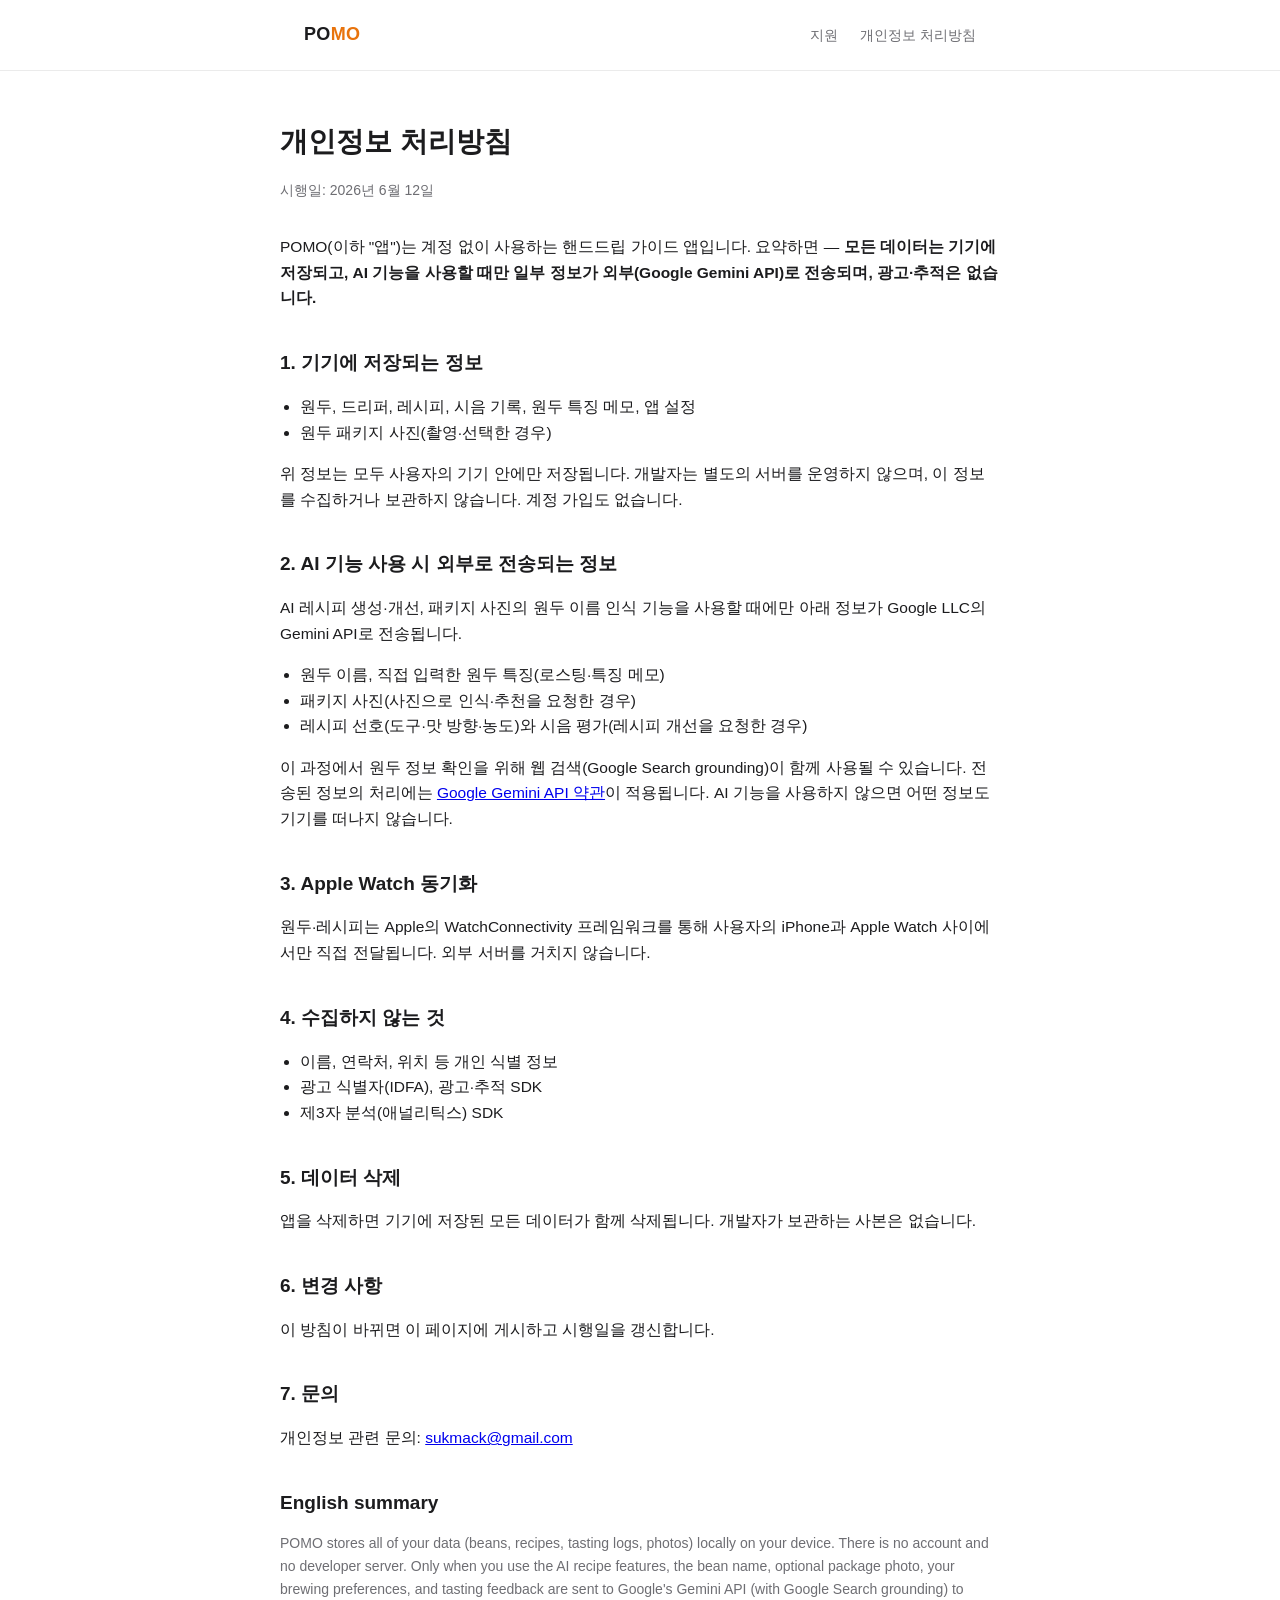
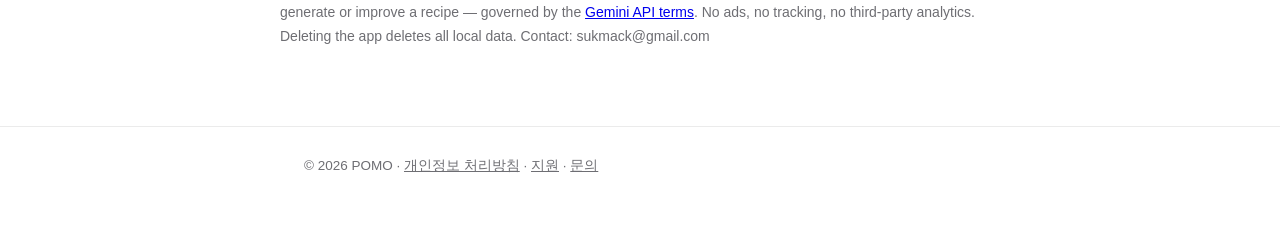
==== privacy/index.html @ d27c4d9d "사이트 초기 구성 — 랜딩·개인정보 처리방침·지원 (TestFlight 외부 테스트용) Co-Authored-By: Claude Fable 5 <noreply@anthropic.c" ====
<!DOCTYPE html>
<html lang="ko">
<head>
<meta charset="utf-8">
<meta name="viewport" content="width=device-width, initial-scale=1">
<title>개인정보 처리방침 — POMO</title>
<link rel="stylesheet" href="../style.css">
</head>
<body>
<header class="site">
  <div class="wrap">
    <a class="brand" href="../">PO<span>MO</span></a>
    <nav>
      <a href="../support/">지원</a>
      <a href="../privacy/">개인정보 처리방침</a>
    </nav>
  </div>
</header>

<main class="doc wrap">
  <h1>개인정보 처리방침</h1>
  <p class="date">시행일: 2026년 6월 12일</p>

  <p>
    POMO(이하 "앱")는 계정 없이 사용하는 핸드드립 가이드 앱입니다.
    요약하면 — <strong>모든 데이터는 기기에 저장되고, AI 기능을 사용할 때만
    일부 정보가 외부(Google Gemini API)로 전송되며, 광고·추적은 없습니다.</strong>
  </p>

  <h2>1. 기기에 저장되는 정보</h2>
  <ul>
    <li>원두, 드리퍼, 레시피, 시음 기록, 원두 특징 메모, 앱 설정</li>
    <li>원두 패키지 사진(촬영·선택한 경우)</li>
  </ul>
  <p>
    위 정보는 모두 사용자의 기기 안에만 저장됩니다. 개발자는 별도의 서버를
    운영하지 않으며, 이 정보를 수집하거나 보관하지 않습니다. 계정 가입도 없습니다.
  </p>

  <h2>2. AI 기능 사용 시 외부로 전송되는 정보</h2>
  <p>
    AI 레시피 생성·개선, 패키지 사진의 원두 이름 인식 기능을 사용할 때에만
    아래 정보가 Google LLC의 Gemini API로 전송됩니다.
  </p>
  <ul>
    <li>원두 이름, 직접 입력한 원두 특징(로스팅·특징 메모)</li>
    <li>패키지 사진(사진으로 인식·추천을 요청한 경우)</li>
    <li>레시피 선호(도구·맛 방향·농도)와 시음 평가(레시피 개선을 요청한 경우)</li>
  </ul>
  <p>
    이 과정에서 원두 정보 확인을 위해 웹 검색(Google Search grounding)이
    함께 사용될 수 있습니다. 전송된 정보의 처리에는
    <a href="https://ai.google.dev/gemini-api/terms">Google Gemini API 약관</a>이
    적용됩니다. AI 기능을 사용하지 않으면 어떤 정보도 기기를 떠나지 않습니다.
  </p>

  <h2>3. Apple Watch 동기화</h2>
  <p>
    원두·레시피는 Apple의 WatchConnectivity 프레임워크를 통해 사용자의
    iPhone과 Apple Watch 사이에서만 직접 전달됩니다. 외부 서버를 거치지 않습니다.
  </p>

  <h2>4. 수집하지 않는 것</h2>
  <ul>
    <li>이름, 연락처, 위치 등 개인 식별 정보</li>
    <li>광고 식별자(IDFA), 광고·추적 SDK</li>
    <li>제3자 분석(애널리틱스) SDK</li>
  </ul>

  <h2>5. 데이터 삭제</h2>
  <p>
    앱을 삭제하면 기기에 저장된 모든 데이터가 함께 삭제됩니다.
    개발자가 보관하는 사본은 없습니다.
  </p>

  <h2>6. 변경 사항</h2>
  <p>
    이 방침이 바뀌면 이 페이지에 게시하고 시행일을 갱신합니다.
  </p>

  <h2>7. 문의</h2>
  <p>
    개인정보 관련 문의: <a href="mailto:sukmack@gmail.com">sukmack@gmail.com</a>
  </p>

  <h2>English summary</h2>
  <p class="en">
    POMO stores all of your data (beans, recipes, tasting logs, photos) locally on
    your device. There is no account and no developer server. Only when you use the
    AI recipe features, the bean name, optional package photo, your brewing
    preferences, and tasting feedback are sent to Google's Gemini API (with Google
    Search grounding) to generate or improve a recipe — governed by the
    <a href="https://ai.google.dev/gemini-api/terms">Gemini API terms</a>.
    No ads, no tracking, no third-party analytics. Deleting the app deletes all
    local data. Contact: sukmack@gmail.com
  </p>
</main>

<footer class="site">
  <div class="wrap">
    © 2026 POMO ·
    <a href="../privacy/">개인정보 처리방침</a> ·
    <a href="../support/">지원</a> ·
    <a href="mailto:sukmack@gmail.com">문의</a>
  </div>
</footer>
</body>
</html>
---- style.css ----
:root {
  --accent: #e8730c;
  --bg: #ffffff;
  --fg: #1c1c1e;
  --muted: #6e6e73;
  --card: #f5f5f7;
  --border: rgba(0, 0, 0, 0.08);
}
@media (prefers-color-scheme: dark) {
  :root {
    --bg: #111113;
    --fg: #f2f2f4;
    --muted: #9a9aa0;
    --card: #1d1d20;
    --border: rgba(255, 255, 255, 0.1);
  }
}
* { box-sizing: border-box; }
body {
  margin: 0;
  font-family: -apple-system, BlinkMacSystemFont, "Apple SD Gothic Neo", "Pretendard", "Segoe UI", sans-serif;
  background: var(--bg);
  color: var(--fg);
  line-height: 1.65;
  -webkit-font-smoothing: antialiased;
}
.wrap { max-width: 720px; margin: 0 auto; padding: 0 24px; }
header.site {
  padding: 20px 0;
  border-bottom: 1px solid var(--border);
}
header.site .wrap { display: flex; align-items: center; justify-content: space-between; }
.brand { font-weight: 700; font-size: 18px; color: var(--fg); text-decoration: none; letter-spacing: 0.02em; }
.brand span { color: var(--accent); }
nav a { color: var(--muted); text-decoration: none; font-size: 14px; margin-left: 18px; }
nav a:hover { color: var(--fg); }
.hero { padding: 72px 0 48px; text-align: center; }
.hero h1 { font-size: 40px; margin: 0 0 8px; letter-spacing: -0.02em; }
.hero .tagline { color: var(--accent); font-weight: 600; margin: 0 0 16px; }
.hero p.lead { color: var(--muted); font-size: 17px; max-width: 560px; margin: 0 auto 28px; }
.cta {
  display: inline-block;
  background: var(--accent);
  color: #fff;
  padding: 13px 28px;
  border-radius: 14px;
  text-decoration: none;
  font-weight: 600;
}
.cta.secondary { background: var(--card); color: var(--fg); border: 1px solid var(--border); }
.cta + .cta { margin-left: 10px; }
.features {
  display: grid;
  grid-template-columns: repeat(auto-fit, minmax(280px, 1fr));
  gap: 14px;
  padding: 24px 0 56px;
}
.feature {
  background: var(--card);
  border-radius: 16px;
  padding: 20px 22px;
}
.feature h3 { margin: 0 0 6px; font-size: 16px; }
.feature p { margin: 0; color: var(--muted); font-size: 14px; }
main.doc { padding: 48px 0 64px; }
main.doc h1 { font-size: 28px; margin: 0 0 4px; }
main.doc .date { color: var(--muted); font-size: 14px; margin-bottom: 32px; }
main.doc h2 { font-size: 19px; margin: 36px 0 10px; }
main.doc p, main.doc li { color: var(--fg); font-size: 15.5px; }
main.doc ul { padding-left: 20px; }
main.doc .en { color: var(--muted); font-size: 14px; }
.faq { background: var(--card); border-radius: 16px; padding: 18px 22px; margin: 14px 0; }
.faq h3 { margin: 0 0 6px; font-size: 16px; }
.faq p { margin: 0; color: var(--muted); font-size: 14.5px; }
footer.site {
  border-top: 1px solid var(--border);
  padding: 28px 0 48px;
  color: var(--muted);
  font-size: 13.5px;
}
footer.site a { color: var(--muted); }
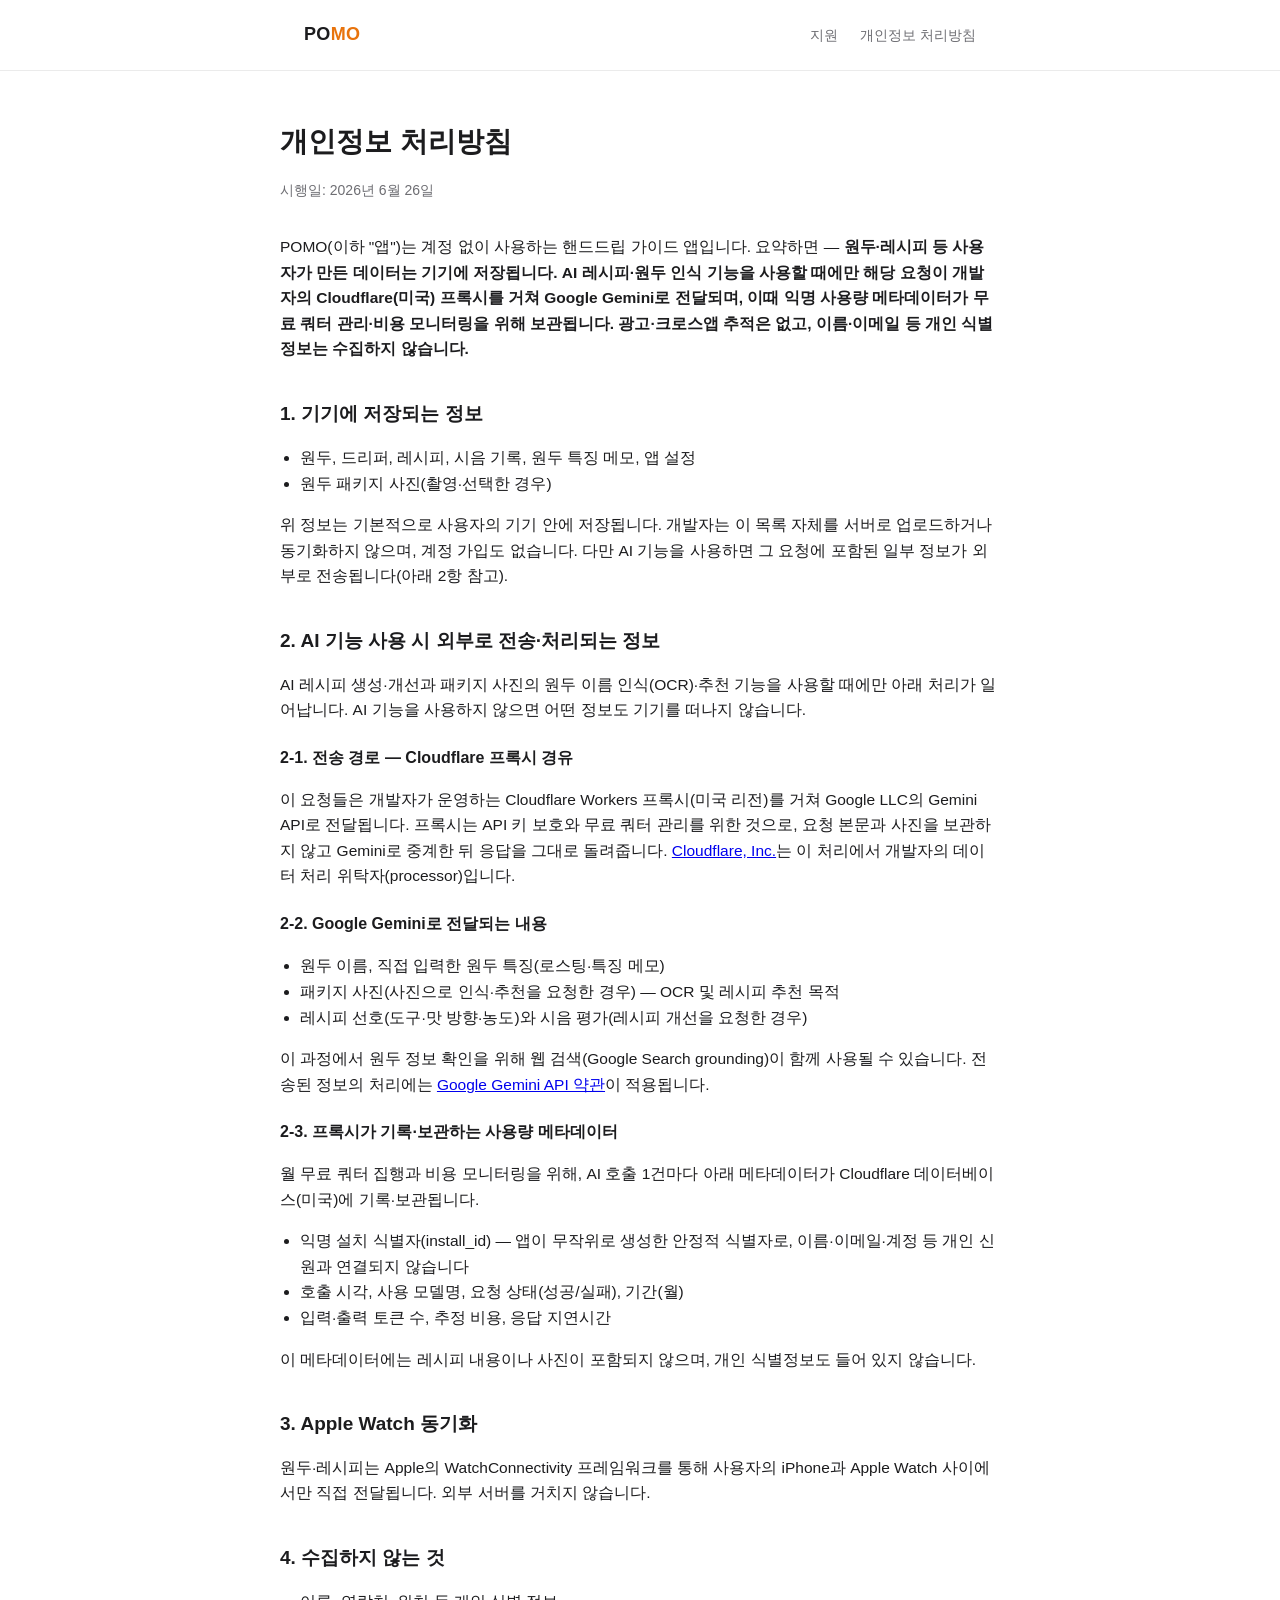
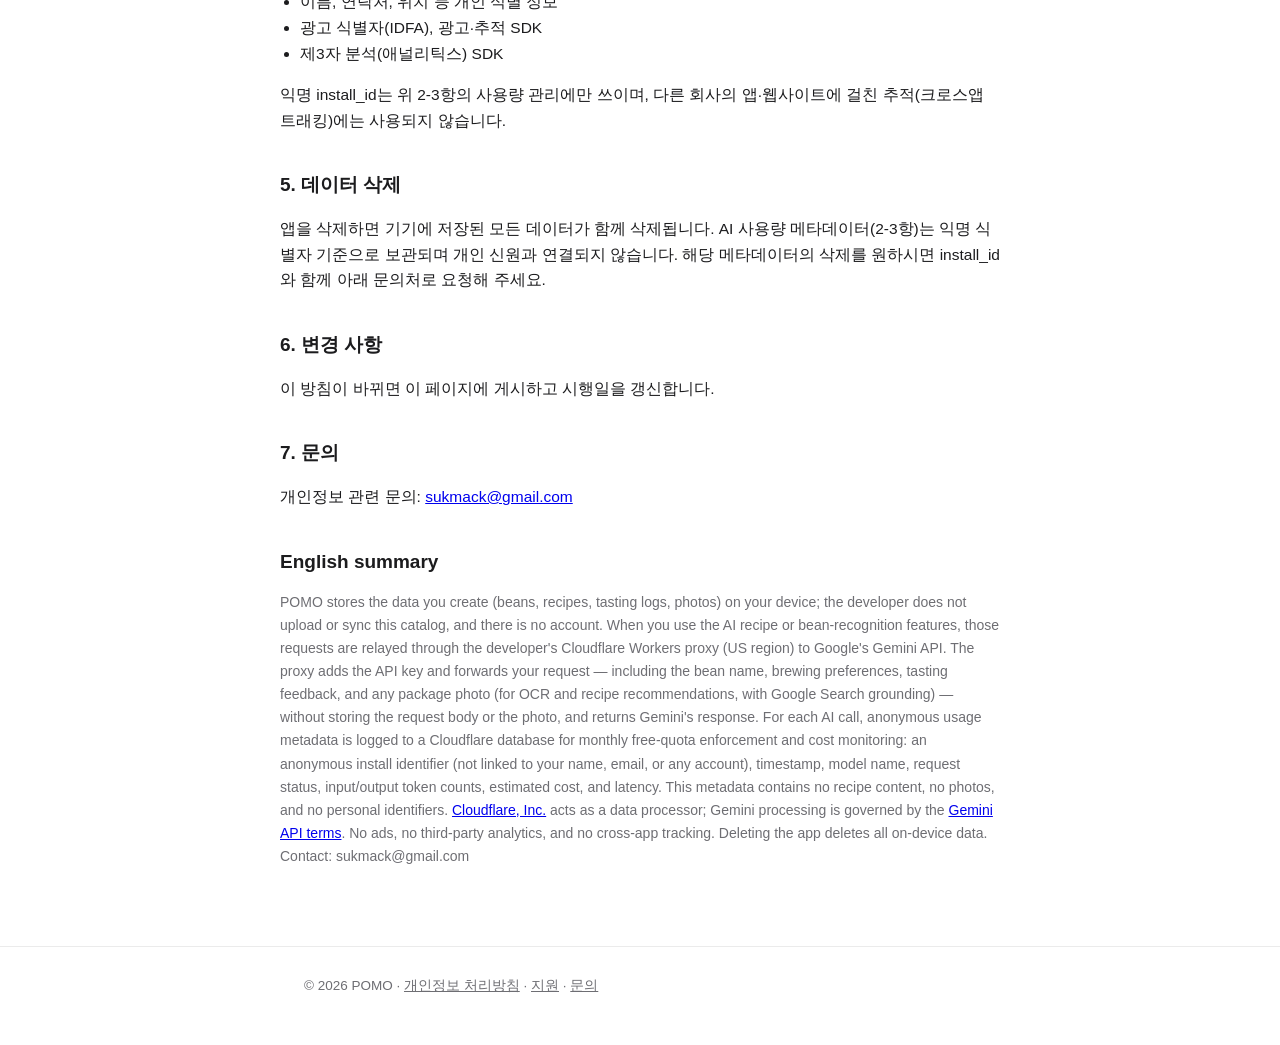
==== commit e3e856f3: "개인정보 처리방침: 실제 데이터 흐름 반영 (Cloudflare 프록시·사용량 메타데이터) App Store Guideline 5.1.x 리젝 리스크 해소. 기존 "서버 없음/수집" ====
--- a/privacy/index.html
+++ b/privacy/index.html
@@ -19,12 +19,15 @@
 
 <main class="doc wrap">
   <h1>개인정보 처리방침</h1>
-  <p class="date">시행일: 2026년 6월 12일</p>
+  <p class="date">시행일: 2026년 6월 26일</p>
 
   <p>
     POMO(이하 "앱")는 계정 없이 사용하는 핸드드립 가이드 앱입니다.
-    요약하면 — <strong>모든 데이터는 기기에 저장되고, AI 기능을 사용할 때만
-    일부 정보가 외부(Google Gemini API)로 전송되며, 광고·추적은 없습니다.</strong>
+    요약하면 — <strong>원두·레시피 등 사용자가 만든 데이터는 기기에 저장됩니다.
+    AI 레시피·원두 인식 기능을 사용할 때에만 해당 요청이 개발자의 Cloudflare(미국)
+    프록시를 거쳐 Google Gemini로 전달되며, 이때 익명 사용량 메타데이터가 무료 쿼터
+    관리·비용 모니터링을 위해 보관됩니다. 광고·크로스앱 추적은 없고, 이름·이메일 등
+    개인 식별정보는 수집하지 않습니다.</strong>
   </p>
 
   <h2>1. 기기에 저장되는 정보</h2>
@@ -33,25 +36,53 @@
     <li>원두 패키지 사진(촬영·선택한 경우)</li>
   </ul>
   <p>
-    위 정보는 모두 사용자의 기기 안에만 저장됩니다. 개발자는 별도의 서버를
-    운영하지 않으며, 이 정보를 수집하거나 보관하지 않습니다. 계정 가입도 없습니다.
+    위 정보는 기본적으로 사용자의 기기 안에 저장됩니다. 개발자는 이 목록 자체를
+    서버로 업로드하거나 동기화하지 않으며, 계정 가입도 없습니다. 다만 AI 기능을
+    사용하면 그 요청에 포함된 일부 정보가 외부로 전송됩니다(아래 2항 참고).
   </p>
 
-  <h2>2. AI 기능 사용 시 외부로 전송되는 정보</h2>
+  <h2>2. AI 기능 사용 시 외부로 전송·처리되는 정보</h2>
   <p>
-    AI 레시피 생성·개선, 패키지 사진의 원두 이름 인식 기능을 사용할 때에만
-    아래 정보가 Google LLC의 Gemini API로 전송됩니다.
+    AI 레시피 생성·개선과 패키지 사진의 원두 이름 인식(OCR)·추천 기능을 사용할 때에만
+    아래 처리가 일어납니다. AI 기능을 사용하지 않으면 어떤 정보도 기기를 떠나지 않습니다.
   </p>
+
+  <h3>2-1. 전송 경로 — Cloudflare 프록시 경유</h3>
+  <p>
+    이 요청들은 개발자가 운영하는 Cloudflare Workers 프록시(미국 리전)를 거쳐
+    Google LLC의 Gemini API로 전달됩니다. 프록시는 API 키 보호와 무료 쿼터 관리를
+    위한 것으로, 요청 본문과 사진을 보관하지 않고 Gemini로 중계한 뒤 응답을 그대로
+    돌려줍니다. <a href="https://www.cloudflare.com/privacypolicy/">Cloudflare, Inc.</a>는
+    이 처리에서 개발자의 데이터 처리 위탁자(processor)입니다.
+  </p>
+
+  <h3>2-2. Google Gemini로 전달되는 내용</h3>
   <ul>
     <li>원두 이름, 직접 입력한 원두 특징(로스팅·특징 메모)</li>
-    <li>패키지 사진(사진으로 인식·추천을 요청한 경우)</li>
+    <li>패키지 사진(사진으로 인식·추천을 요청한 경우) — OCR 및 레시피 추천 목적</li>
     <li>레시피 선호(도구·맛 방향·농도)와 시음 평가(레시피 개선을 요청한 경우)</li>
   </ul>
   <p>
-    이 과정에서 원두 정보 확인을 위해 웹 검색(Google Search grounding)이
-    함께 사용될 수 있습니다. 전송된 정보의 처리에는
+    이 과정에서 원두 정보 확인을 위해 웹 검색(Google Search grounding)이 함께
+    사용될 수 있습니다. 전송된 정보의 처리에는
     <a href="https://ai.google.dev/gemini-api/terms">Google Gemini API 약관</a>이
-    적용됩니다. AI 기능을 사용하지 않으면 어떤 정보도 기기를 떠나지 않습니다.
+    적용됩니다.
+  </p>
+
+  <h3>2-3. 프록시가 기록·보관하는 사용량 메타데이터</h3>
+  <p>
+    월 무료 쿼터 집행과 비용 모니터링을 위해, AI 호출 1건마다 아래 메타데이터가
+    Cloudflare 데이터베이스(미국)에 기록·보관됩니다.
+  </p>
+  <ul>
+    <li>익명 설치 식별자(install_id) — 앱이 무작위로 생성한 안정적 식별자로,
+      이름·이메일·계정 등 개인 신원과 연결되지 않습니다</li>
+    <li>호출 시각, 사용 모델명, 요청 상태(성공/실패), 기간(월)</li>
+    <li>입력·출력 토큰 수, 추정 비용, 응답 지연시간</li>
+  </ul>
+  <p>
+    이 메타데이터에는 레시피 내용이나 사진이 포함되지 않으며, 개인 식별정보도
+    들어 있지 않습니다.
   </p>
 
   <h2>3. Apple Watch 동기화</h2>
@@ -66,11 +97,16 @@
     <li>광고 식별자(IDFA), 광고·추적 SDK</li>
     <li>제3자 분석(애널리틱스) SDK</li>
   </ul>
+  <p>
+    익명 install_id는 위 2-3항의 사용량 관리에만 쓰이며, 다른 회사의 앱·웹사이트에
+    걸친 추적(크로스앱 트래킹)에는 사용되지 않습니다.
+  </p>
 
   <h2>5. 데이터 삭제</h2>
   <p>
-    앱을 삭제하면 기기에 저장된 모든 데이터가 함께 삭제됩니다.
-    개발자가 보관하는 사본은 없습니다.
+    앱을 삭제하면 기기에 저장된 모든 데이터가 함께 삭제됩니다. AI 사용량
+    메타데이터(2-3항)는 익명 식별자 기준으로 보관되며 개인 신원과 연결되지 않습니다.
+    해당 메타데이터의 삭제를 원하시면 install_id와 함께 아래 문의처로 요청해 주세요.
   </p>
 
   <h2>6. 변경 사항</h2>
@@ -85,14 +121,24 @@
 
   <h2>English summary</h2>
   <p class="en">
-    POMO stores all of your data (beans, recipes, tasting logs, photos) locally on
-    your device. There is no account and no developer server. Only when you use the
-    AI recipe features, the bean name, optional package photo, your brewing
-    preferences, and tasting feedback are sent to Google's Gemini API (with Google
-    Search grounding) to generate or improve a recipe — governed by the
-    <a href="https://ai.google.dev/gemini-api/terms">Gemini API terms</a>.
-    No ads, no tracking, no third-party analytics. Deleting the app deletes all
-    local data. Contact: sukmack@gmail.com
+    POMO stores the data you create (beans, recipes, tasting logs, photos) on your
+    device; the developer does not upload or sync this catalog, and there is no
+    account. When you use the AI recipe or bean-recognition features, those requests
+    are relayed through the developer's Cloudflare Workers proxy (US region) to
+    Google's Gemini API. The proxy adds the API key and forwards your request —
+    including the bean name, brewing preferences, tasting feedback, and any package
+    photo (for OCR and recipe recommendations, with Google Search grounding) —
+    without storing the request body or the photo, and returns Gemini's response.
+    For each AI call, anonymous usage metadata is logged to a Cloudflare database for
+    monthly free-quota enforcement and cost monitoring: an anonymous install
+    identifier (not linked to your name, email, or any account), timestamp, model
+    name, request status, input/output token counts, estimated cost, and latency.
+    This metadata contains no recipe content, no photos, and no personal identifiers.
+    <a href="https://www.cloudflare.com/privacypolicy/">Cloudflare, Inc.</a> acts as a
+    data processor; Gemini processing is governed by the
+    <a href="https://ai.google.dev/gemini-api/terms">Gemini API terms</a>. No ads,
+    no third-party analytics, and no cross-app tracking. Deleting the app deletes all
+    on-device data. Contact: sukmack@gmail.com
   </p>
 </main>
 
--- a/style.css
+++ b/style.css
@@ -66,6 +66,7 @@
 main.doc h1 { font-size: 28px; margin: 0 0 4px; }
 main.doc .date { color: var(--muted); font-size: 14px; margin-bottom: 32px; }
 main.doc h2 { font-size: 19px; margin: 36px 0 10px; }
+main.doc h3 { font-size: 16px; margin: 22px 0 8px; }
 main.doc p, main.doc li { color: var(--fg); font-size: 15.5px; }
 main.doc ul { padding-left: 20px; }
 main.doc .en { color: var(--muted); font-size: 14px; }
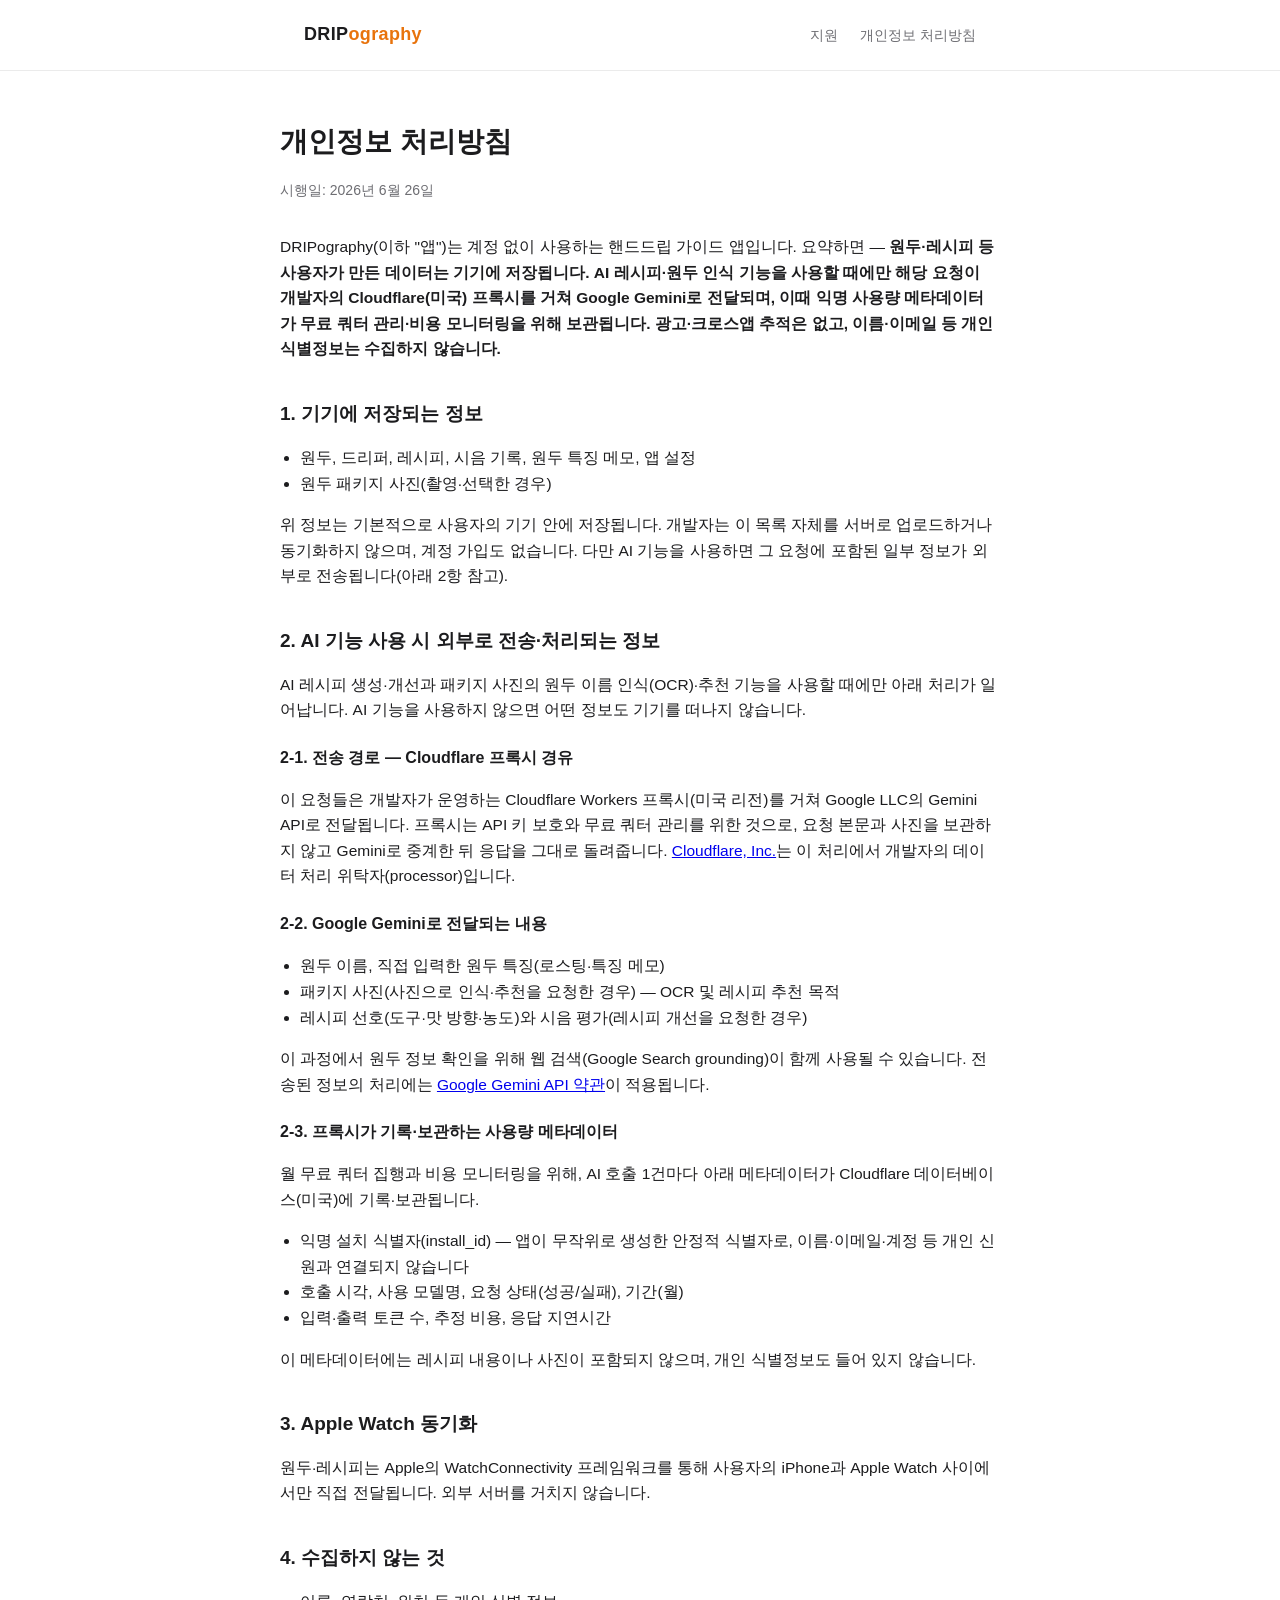
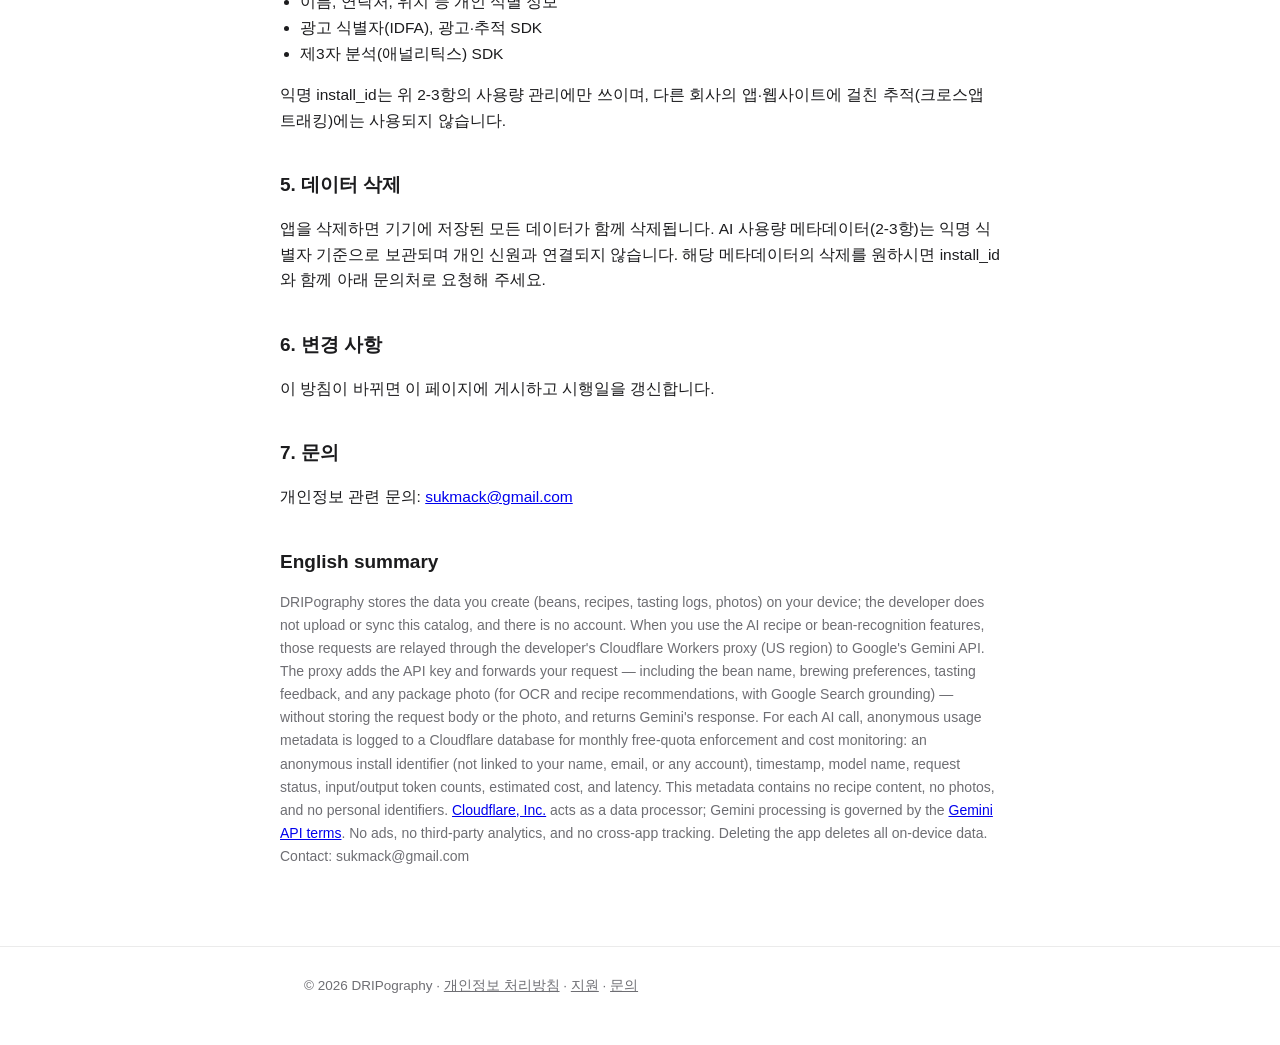
==== commit c82c89fb: "브랜드명 POMO → DRIPography 로 사이트 전체 통일 App Store 실제 앱 이름(DRIPography)과 사이트 표기를 일치. 랜딩·지원· 개인정보 처리방침·REA" ====
--- a/privacy/index.html
+++ b/privacy/index.html
@@ -3,13 +3,13 @@
 <head>
 <meta charset="utf-8">
 <meta name="viewport" content="width=device-width, initial-scale=1">
-<title>개인정보 처리방침 — POMO</title>
+<title>개인정보 처리방침 — DRIPography</title>
 <link rel="stylesheet" href="../style.css">
 </head>
 <body>
 <header class="site">
   <div class="wrap">
-    <a class="brand" href="../">PO<span>MO</span></a>
+    <a class="brand" href="../">DRIP<span>ography</span></a>
     <nav>
       <a href="../support/">지원</a>
       <a href="../privacy/">개인정보 처리방침</a>
@@ -22,7 +22,7 @@
   <p class="date">시행일: 2026년 6월 26일</p>
 
   <p>
-    POMO(이하 "앱")는 계정 없이 사용하는 핸드드립 가이드 앱입니다.
+    DRIPography(이하 "앱")는 계정 없이 사용하는 핸드드립 가이드 앱입니다.
     요약하면 — <strong>원두·레시피 등 사용자가 만든 데이터는 기기에 저장됩니다.
     AI 레시피·원두 인식 기능을 사용할 때에만 해당 요청이 개발자의 Cloudflare(미국)
     프록시를 거쳐 Google Gemini로 전달되며, 이때 익명 사용량 메타데이터가 무료 쿼터
@@ -121,7 +121,7 @@
 
   <h2>English summary</h2>
   <p class="en">
-    POMO stores the data you create (beans, recipes, tasting logs, photos) on your
+    DRIPography stores the data you create (beans, recipes, tasting logs, photos) on your
     device; the developer does not upload or sync this catalog, and there is no
     account. When you use the AI recipe or bean-recognition features, those requests
     are relayed through the developer's Cloudflare Workers proxy (US region) to
@@ -144,7 +144,7 @@
 
 <footer class="site">
   <div class="wrap">
-    © 2026 POMO ·
+    © 2026 DRIPography ·
     <a href="../privacy/">개인정보 처리방침</a> ·
     <a href="../support/">지원</a> ·
     <a href="mailto:sukmack@gmail.com">문의</a>
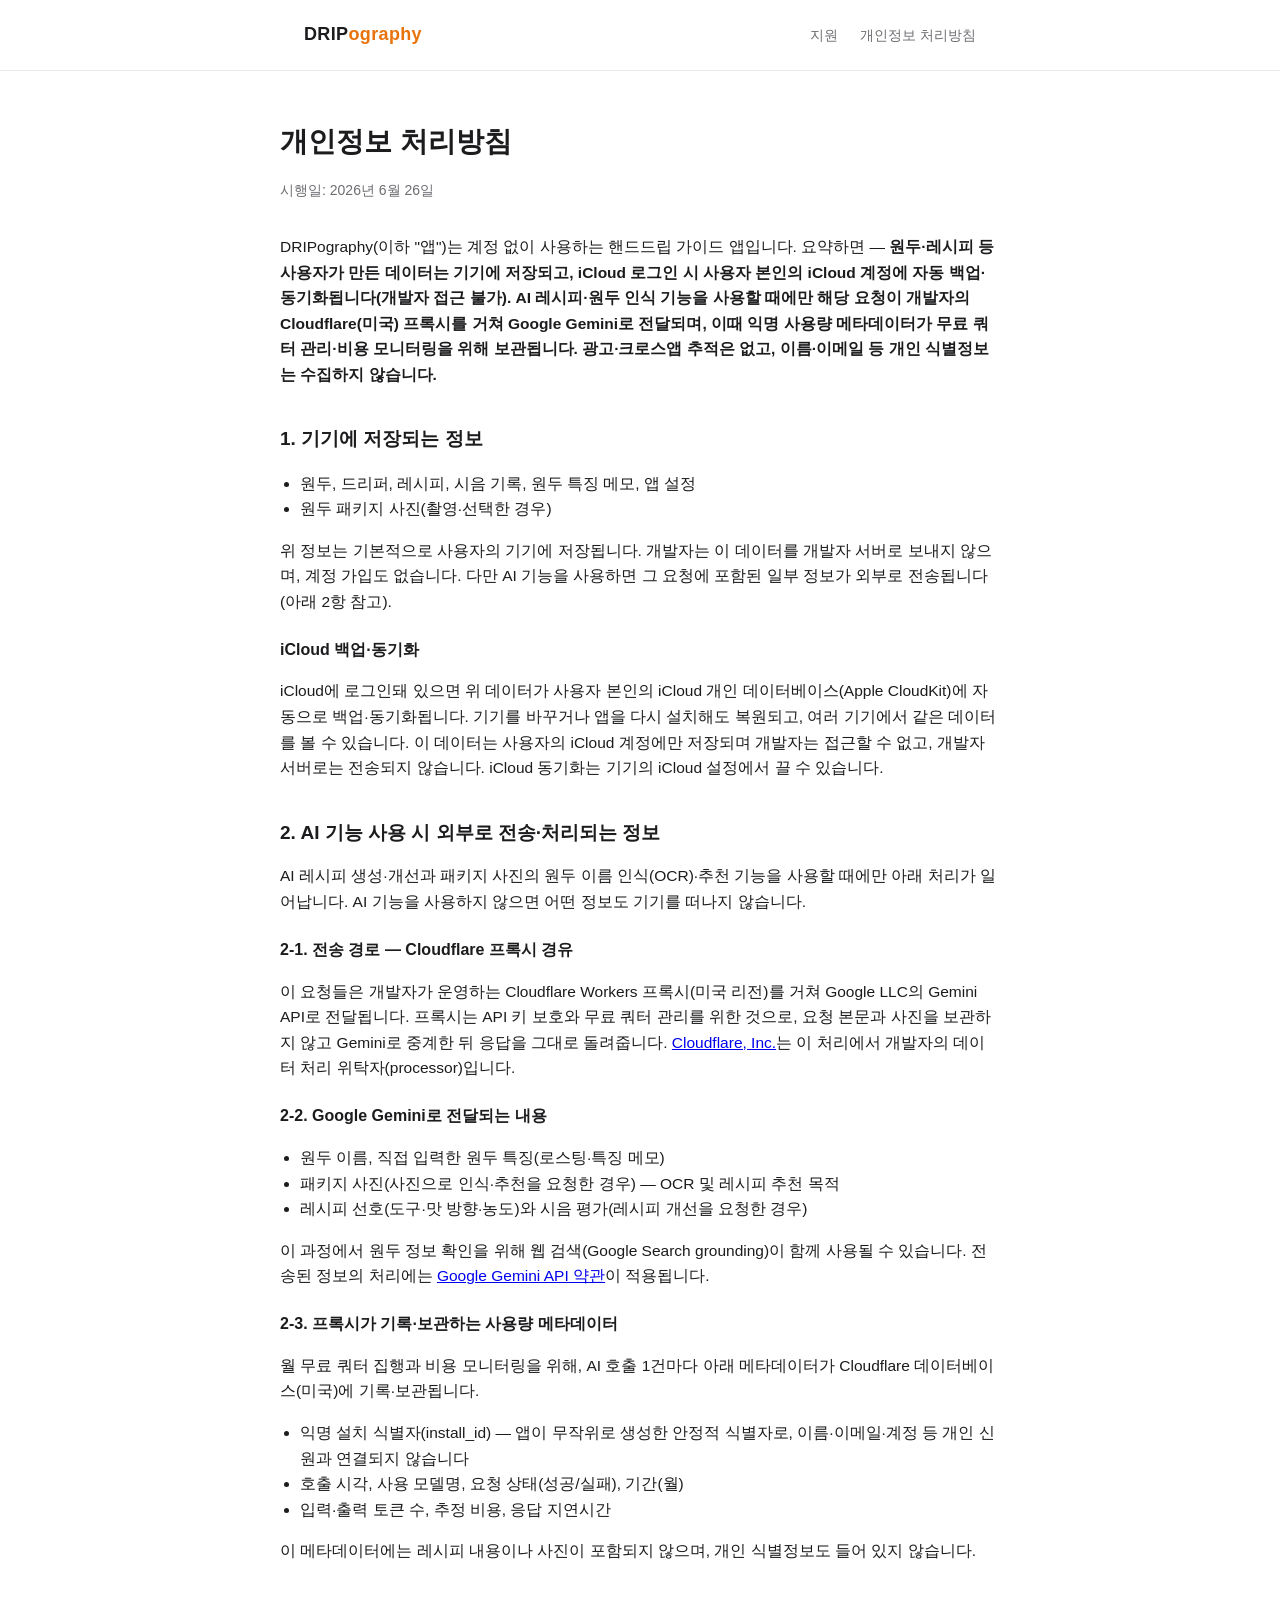
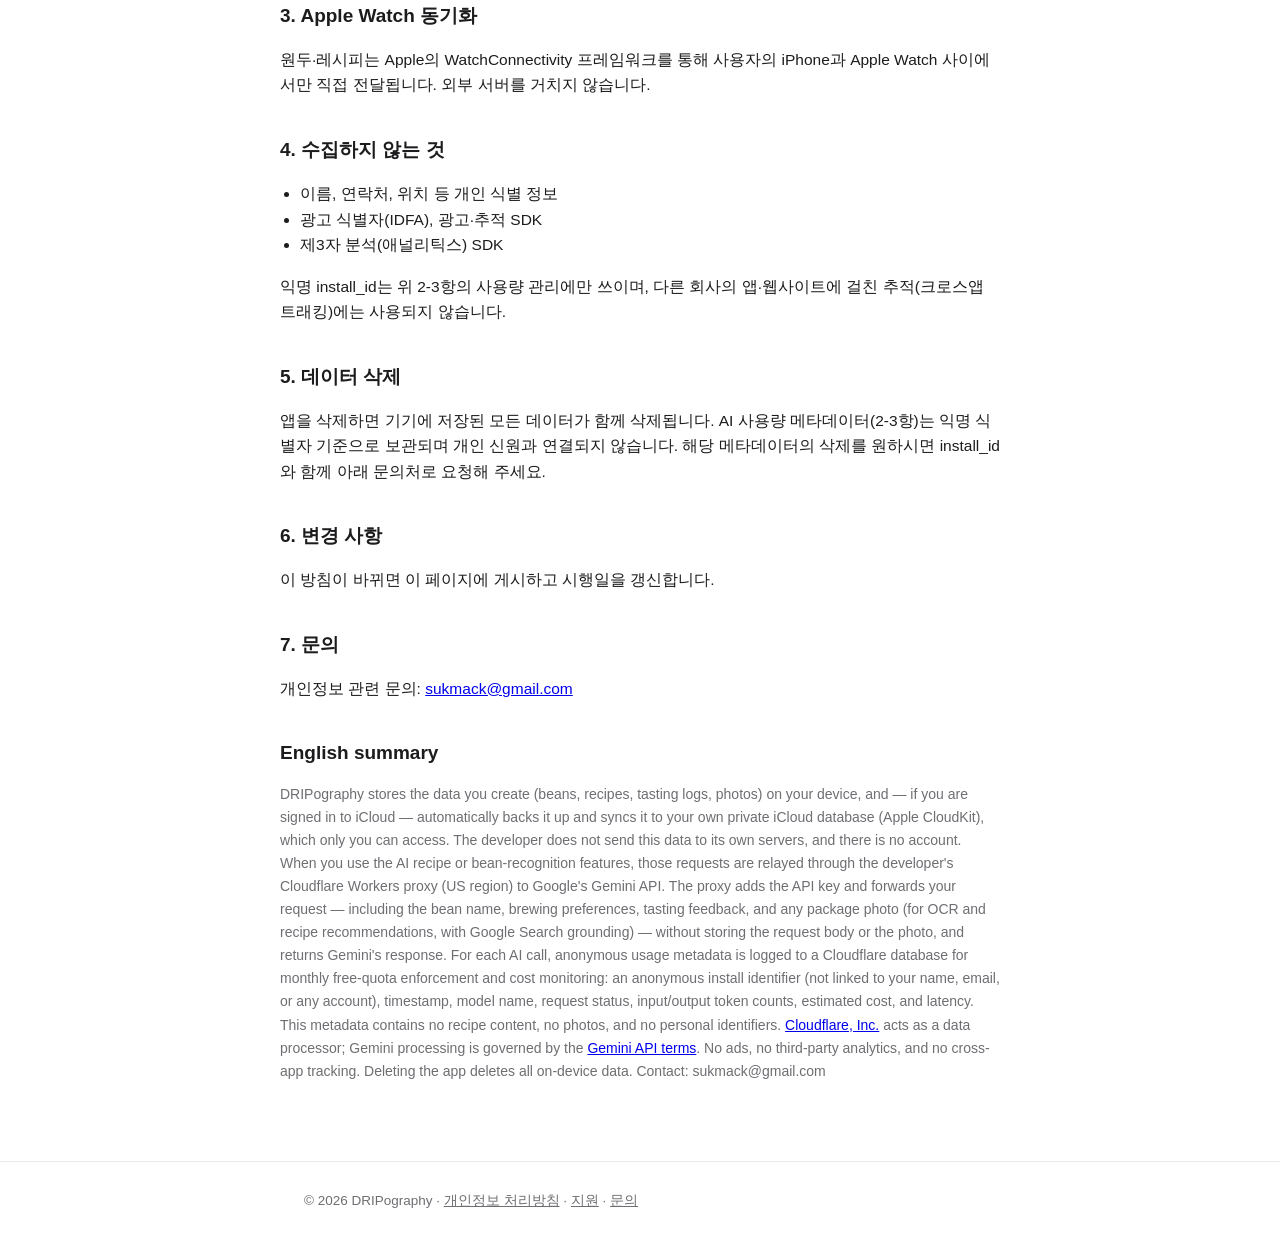
==== commit 1b89b238: "docs(privacy): iCloud 백업·동기화 명시 — "동기화 안 함" 부정확 문구 정정 앱이 사용자 데이터를 iCloud(CloudKit 개인 DB)에 자동 백업·동기화하" ====
--- a/privacy/index.html
+++ b/privacy/index.html
@@ -23,7 +23,8 @@
 
   <p>
     DRIPography(이하 "앱")는 계정 없이 사용하는 핸드드립 가이드 앱입니다.
-    요약하면 — <strong>원두·레시피 등 사용자가 만든 데이터는 기기에 저장됩니다.
+    요약하면 — <strong>원두·레시피 등 사용자가 만든 데이터는 기기에 저장되고,
+    iCloud 로그인 시 사용자 본인의 iCloud 계정에 자동 백업·동기화됩니다(개발자 접근 불가).
     AI 레시피·원두 인식 기능을 사용할 때에만 해당 요청이 개발자의 Cloudflare(미국)
     프록시를 거쳐 Google Gemini로 전달되며, 이때 익명 사용량 메타데이터가 무료 쿼터
     관리·비용 모니터링을 위해 보관됩니다. 광고·크로스앱 추적은 없고, 이름·이메일 등
@@ -36,9 +37,19 @@
     <li>원두 패키지 사진(촬영·선택한 경우)</li>
   </ul>
   <p>
-    위 정보는 기본적으로 사용자의 기기 안에 저장됩니다. 개발자는 이 목록 자체를
-    서버로 업로드하거나 동기화하지 않으며, 계정 가입도 없습니다. 다만 AI 기능을
+    위 정보는 기본적으로 사용자의 기기에 저장됩니다. 개발자는 이 데이터를
+    개발자 서버로 보내지 않으며, 계정 가입도 없습니다. 다만 AI 기능을
     사용하면 그 요청에 포함된 일부 정보가 외부로 전송됩니다(아래 2항 참고).
+  </p>
+
+  <h3>iCloud 백업·동기화</h3>
+  <p>
+    iCloud에 로그인돼 있으면 위 데이터가 사용자 본인의 iCloud 개인
+    데이터베이스(Apple CloudKit)에 자동으로 백업·동기화됩니다. 기기를 바꾸거나
+    앱을 다시 설치해도 복원되고, 여러 기기에서 같은 데이터를 볼 수 있습니다.
+    이 데이터는 사용자의 iCloud 계정에만 저장되며 개발자는 접근할 수 없고,
+    개발자 서버로는 전송되지 않습니다. iCloud 동기화는 기기의 iCloud
+    설정에서 끌 수 있습니다.
   </p>
 
   <h2>2. AI 기능 사용 시 외부로 전송·처리되는 정보</h2>
@@ -122,7 +133,9 @@
   <h2>English summary</h2>
   <p class="en">
     DRIPography stores the data you create (beans, recipes, tasting logs, photos) on your
-    device; the developer does not upload or sync this catalog, and there is no
+    device, and — if you are signed in to iCloud — automatically backs it up and syncs it
+    to your own private iCloud database (Apple CloudKit), which only you can access. The
+    developer does not send this data to its own servers, and there is no
     account. When you use the AI recipe or bean-recognition features, those requests
     are relayed through the developer's Cloudflare Workers proxy (US region) to
     Google's Gemini API. The proxy adds the API key and forwards your request —
